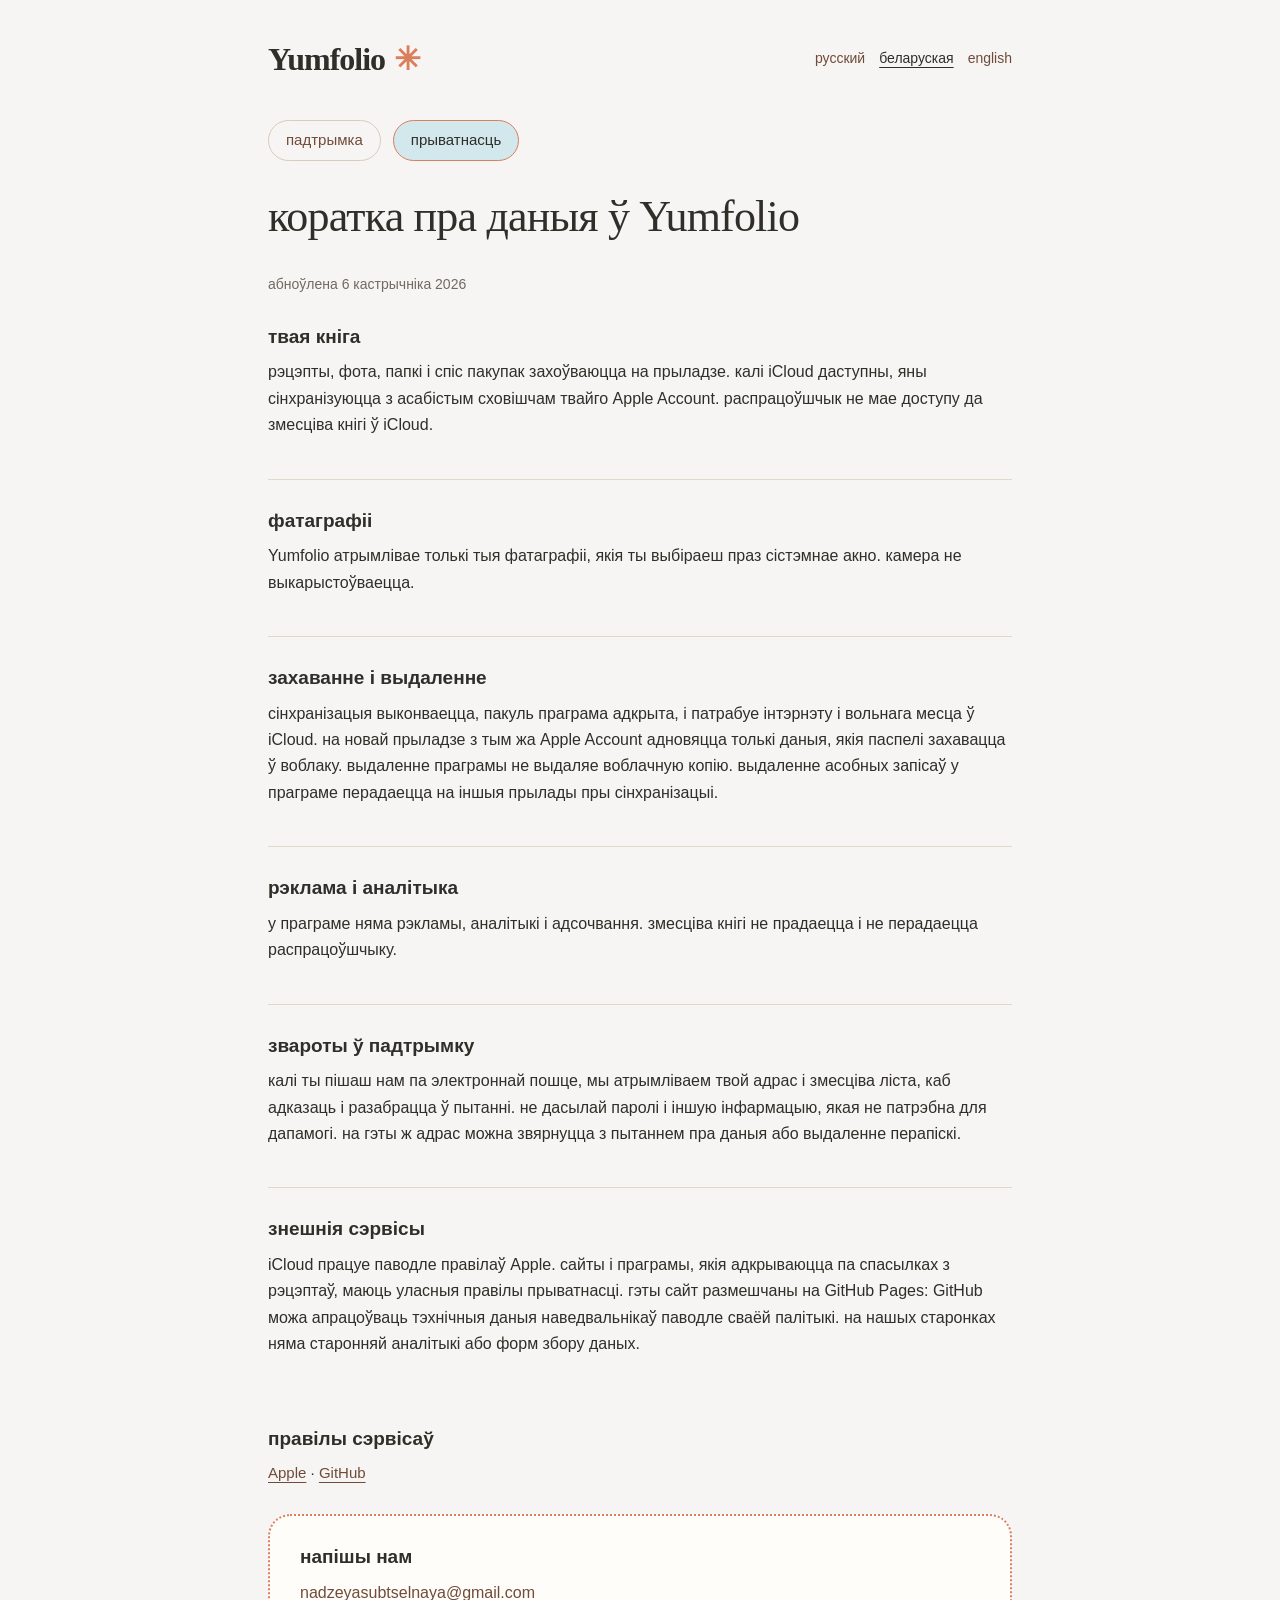
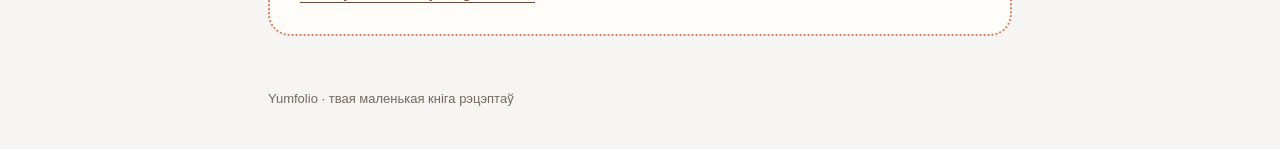
==== privacy-be.html @ 5ff11780 "Add Yumfolio support and privacy pages in three languages" ====
<!doctype html>
<html lang="be">
<head><meta charset="utf-8"><meta name="viewport" content="width=device-width,initial-scale=1"><meta name="description" content="коратка пра даныя ў Yumfolio — Yumfolio"><meta name="color-scheme" content="light"><title>Yumfolio · прыватнасць</title><link rel="stylesheet" href="style.css"></head>
<body><header><a class="brand" href="support-be.html">Yumfolio<span aria-hidden="true">✳</span></a><nav class="languages" aria-label="Language"><a href="privacy.html" lang="ru" hreflang="ru">русский</a><a href="privacy-be.html" lang="be" hreflang="be" aria-current="page">беларуская</a><a href="privacy-en.html" lang="en" hreflang="en">english</a></nav></header>
<main><nav class="tabs" aria-label="Yumfolio"><a href="support-be.html">падтрымка</a><a href="privacy-be.html" aria-current="page">прыватнасць</a></nav><h1>коратка пра даныя ў Yumfolio</h1><p class="date">абноўлена 6 кастрычніка 2026</p><div class="answers"><section><h2>твая кніга</h2><p>рэцэпты, фота, папкі і спіс пакупак захоўваюцца на прыладзе. калі iCloud даступны, яны сінхранізуюцца з асабістым сховішчам твайго Apple Account. распрацоўшчык не мае доступу да змесціва кнігі ў iCloud.</p></section><section><h2>фатаграфіі</h2><p>Yumfolio атрымлівае толькі тыя фатаграфіі, якія ты выбіраеш праз сістэмнае акно. камера не выкарыстоўваецца.</p></section><section><h2>захаванне і выдаленне</h2><p>сінхранізацыя выконваецца, пакуль праграма адкрыта, і патрабуе інтэрнэту і вольнага месца ў iCloud. на новай прыладзе з тым жа Apple Account адновяцца толькі даныя, якія паспелі захавацца ў воблаку. выдаленне праграмы не выдаляе воблачную копію. выдаленне асобных запісаў у праграме перадаецца на іншыя прылады пры сінхранізацыі.</p></section><section><h2>рэклама і аналітыка</h2><p>у праграме няма рэкламы, аналітыкі і адсочвання. змесціва кнігі не прадаецца і не перадаецца распрацоўшчыку.</p></section><section><h2>звароты ў падтрымку</h2><p>калі ты пішаш нам па электроннай пошце, мы атрымліваем твой адрас і змесціва ліста, каб адказаць і разабрацца ў пытанні. не дасылай паролі і іншую інфармацыю, якая не патрэбна для дапамогі. на гэты ж адрас можна звярнуцца з пытаннем пра даныя або выдаленне перапіскі.</p></section><section><h2>знешнія сэрвісы</h2><p>iCloud працуе паводле правілаў Apple. сайты і праграмы, якія адкрываюцца па спасылках з рэцэптаў, маюць уласныя правілы прыватнасці. гэты сайт размешчаны на GitHub Pages: GitHub можа апрацоўваць тэхнічныя даныя наведвальнікаў паводле сваёй палітыкі. на нашых старонках няма старонняй аналітыкі або форм збору даных.</p></section></div><section class="policy-links"><h2>правілы сэрвісаў</h2><a href="https://www.apple.com/legal/privacy/">Apple</a> · <a href="https://docs.github.com/en/site-policy/privacy-policies/github-general-privacy-statement">GitHub</a></section><section class="contact compact"><h2>напішы нам</h2><a class="email" href="mailto:nadzeyasubtselnaya@gmail.com">nadzeyasubtselnaya@gmail.com</a></section></main>
<footer>Yumfolio · твая маленькая кніга рэцэптаў</footer></body></html>
---- style.css ----
*{box-sizing:border-box}html{background:#f7f5f4;color:#302e28;font-family:-apple-system,BlinkMacSystemFont,"Segoe UI",sans-serif;line-height:1.65}body{margin:0}a{color:#704b39;text-underline-offset:4px}a:hover{color:#a14d32}a:focus-visible{outline:3px solid #538ec3;outline-offset:5px}header,main,footer{max-width:800px;margin:auto;padding:0 28px}header{display:flex;align-items:center;justify-content:space-between;gap:20px;padding-top:40px;padding-bottom:30px}.brand{font:bold 32px Georgia,serif;letter-spacing:-1px;color:#302e28;text-decoration:none;white-space:nowrap}.brand span{color:#d97f5c;margin-left:9px}.languages{display:flex;flex-wrap:wrap;gap:6px 14px;font-size:14px}.languages a{text-decoration:none;padding:5px 0}.languages [aria-current]{text-decoration:underline;color:#302e28}main{padding-top:12px}.tabs{display:flex;gap:12px;flex-wrap:wrap}.tabs a{padding:7px 17px;border-radius:25px;text-decoration:none;border:1px solid #d7cbbb;font-size:15px}.tabs [aria-current]{background:#d3e8ec;border-color:#d97f5c;color:#302e28}h1{font:normal clamp(30px,6vw,44px)/1.18 Georgia,serif;letter-spacing:-.8px;max-width:580px;margin:30px 0}h2{font:600 19px/1.35 -apple-system,BlinkMacSystemFont,"Segoe UI",sans-serif;margin:0 0 10px}p{margin:0 0 16px;font-size:16px}.contact{padding:28px 30px;border:2px dotted #d97f5c;border-radius:22px;background:#fffdfa;margin:28px 0 36px}.contact p:last-child{margin-bottom:0}.contact .email{overflow-wrap:anywhere;font-size:16px}.button{display:inline-flex;gap:24px;align-items:center;background:#f4e48b;border-radius:22px;padding:9px 19px;color:#302e28;text-decoration:none;font-size:15px;margin-top:17px}.answers section{margin:28px 0;padding-bottom:24px;border-bottom:1px solid #e1d8cc}.answers section:last-child{border-bottom:0}.date{color:#706a60;font-size:14px}.compact{margin-top:28px}.policy-links{font-size:15px}footer{font-size:13px;color:#706a60;padding-top:16px;padding-bottom:40px}@media(max-width:560px){header{display:block;padding-top:25px}.languages{margin-top:14px}header,main,footer{padding-left:22px;padding-right:22px}.contact{padding:24px 22px}h1{margin:26px 0}.tabs a{font-size:14px}}@media print{header,.tabs,footer{display:none}html{background:white}main{max-width:none}.contact{break-inside:avoid}a{color:inherit}}
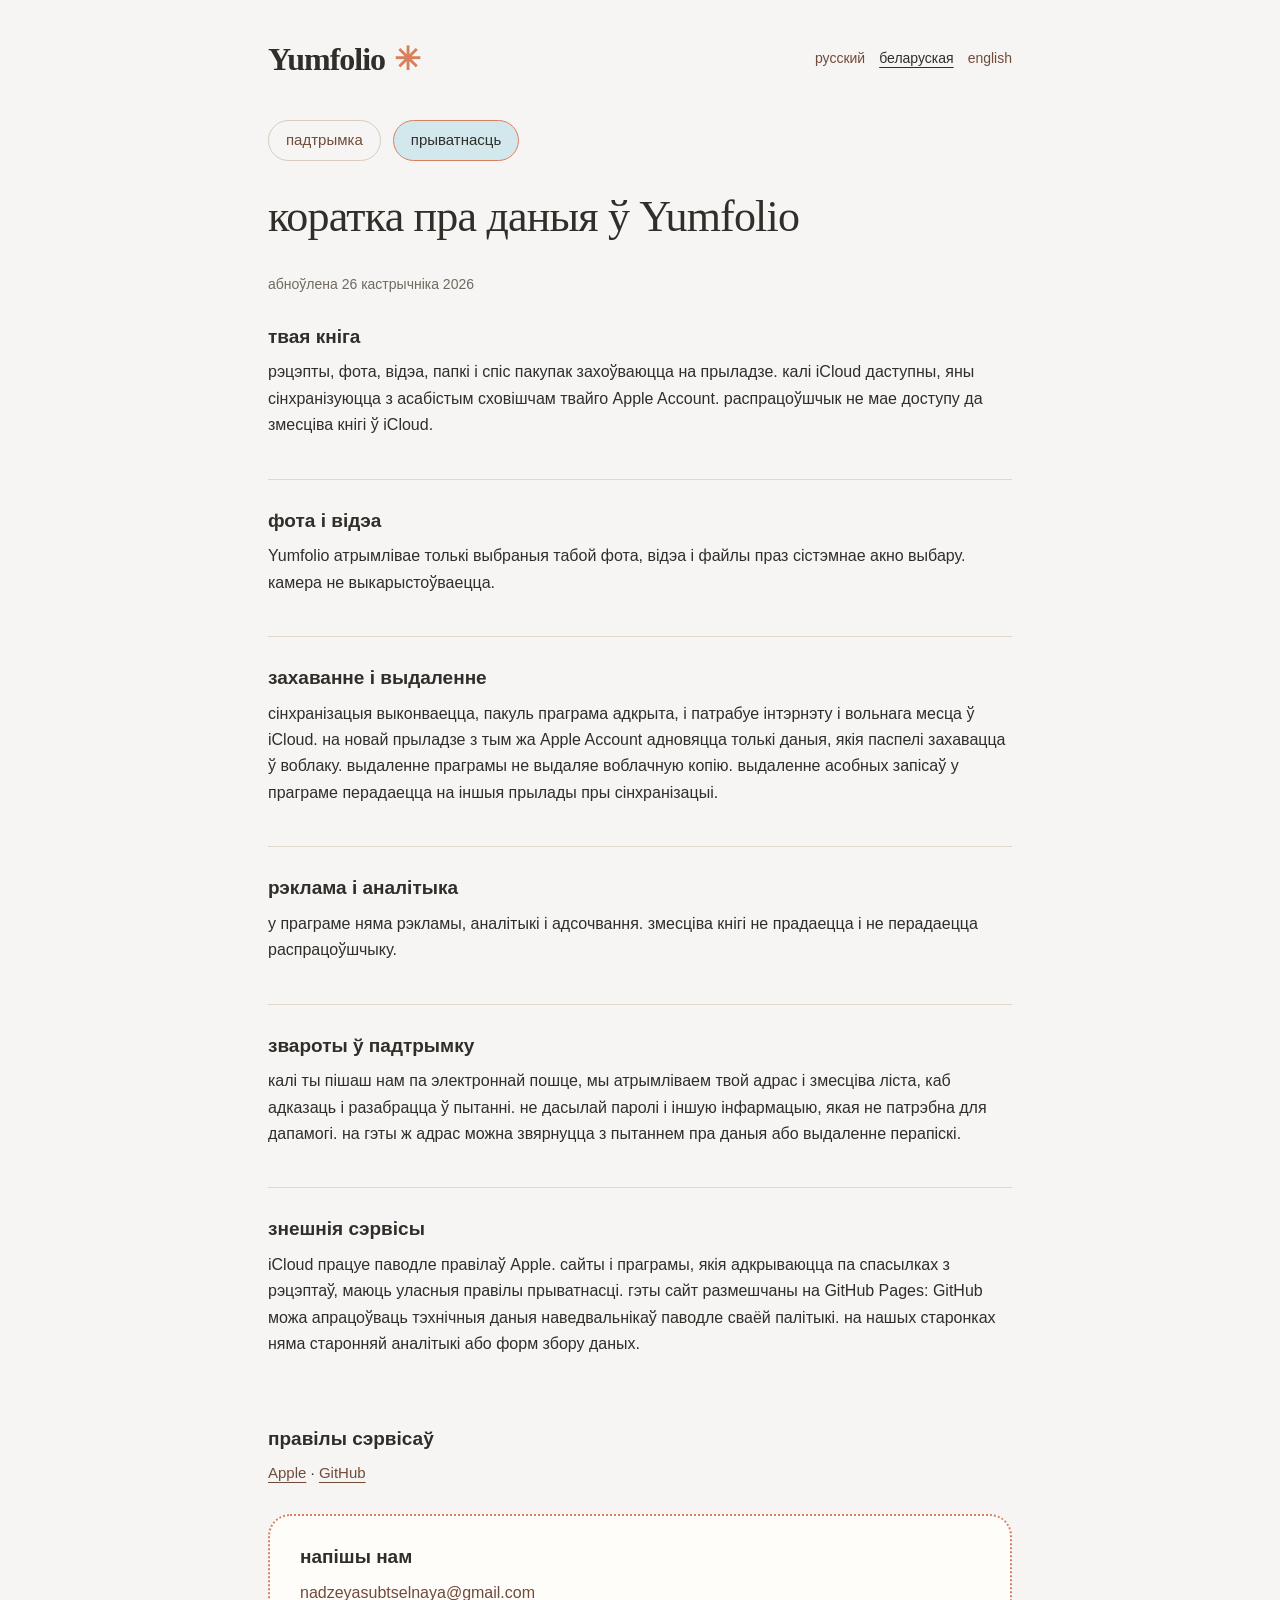
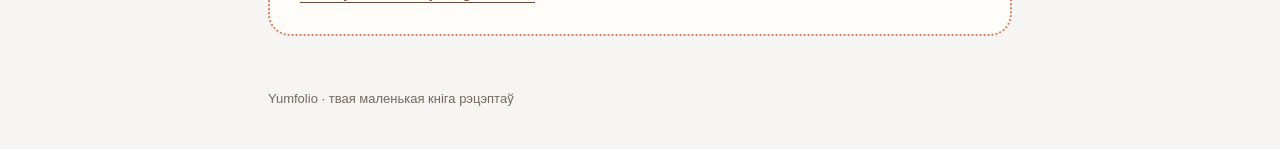
==== commit bcacc4d7: "Update privacy notice for recipe photos and videos Document optional cooking-instruction photos, vid" ====
--- a/privacy-be.html
+++ b/privacy-be.html
@@ -2,5 +2,5 @@
 <html lang="be">
 <head><meta charset="utf-8"><meta name="viewport" content="width=device-width,initial-scale=1"><meta name="description" content="коратка пра даныя ў Yumfolio — Yumfolio"><meta name="color-scheme" content="light"><title>Yumfolio · прыватнасць</title><link rel="stylesheet" href="style.css"></head>
 <body><header><a class="brand" href="support-be.html">Yumfolio<span aria-hidden="true">✳</span></a><nav class="languages" aria-label="Language"><a href="privacy.html" lang="ru" hreflang="ru">русский</a><a href="privacy-be.html" lang="be" hreflang="be" aria-current="page">беларуская</a><a href="privacy-en.html" lang="en" hreflang="en">english</a></nav></header>
-<main><nav class="tabs" aria-label="Yumfolio"><a href="support-be.html">падтрымка</a><a href="privacy-be.html" aria-current="page">прыватнасць</a></nav><h1>коратка пра даныя ў Yumfolio</h1><p class="date">абноўлена 6 кастрычніка 2026</p><div class="answers"><section><h2>твая кніга</h2><p>рэцэпты, фота, папкі і спіс пакупак захоўваюцца на прыладзе. калі iCloud даступны, яны сінхранізуюцца з асабістым сховішчам твайго Apple Account. распрацоўшчык не мае доступу да змесціва кнігі ў iCloud.</p></section><section><h2>фатаграфіі</h2><p>Yumfolio атрымлівае толькі тыя фатаграфіі, якія ты выбіраеш праз сістэмнае акно. камера не выкарыстоўваецца.</p></section><section><h2>захаванне і выдаленне</h2><p>сінхранізацыя выконваецца, пакуль праграма адкрыта, і патрабуе інтэрнэту і вольнага месца ў iCloud. на новай прыладзе з тым жа Apple Account адновяцца толькі даныя, якія паспелі захавацца ў воблаку. выдаленне праграмы не выдаляе воблачную копію. выдаленне асобных запісаў у праграме перадаецца на іншыя прылады пры сінхранізацыі.</p></section><section><h2>рэклама і аналітыка</h2><p>у праграме няма рэкламы, аналітыкі і адсочвання. змесціва кнігі не прадаецца і не перадаецца распрацоўшчыку.</p></section><section><h2>звароты ў падтрымку</h2><p>калі ты пішаш нам па электроннай пошце, мы атрымліваем твой адрас і змесціва ліста, каб адказаць і разабрацца ў пытанні. не дасылай паролі і іншую інфармацыю, якая не патрэбна для дапамогі. на гэты ж адрас можна звярнуцца з пытаннем пра даныя або выдаленне перапіскі.</p></section><section><h2>знешнія сэрвісы</h2><p>iCloud працуе паводле правілаў Apple. сайты і праграмы, якія адкрываюцца па спасылках з рэцэптаў, маюць уласныя правілы прыватнасці. гэты сайт размешчаны на GitHub Pages: GitHub можа апрацоўваць тэхнічныя даныя наведвальнікаў паводле сваёй палітыкі. на нашых старонках няма старонняй аналітыкі або форм збору даных.</p></section></div><section class="policy-links"><h2>правілы сэрвісаў</h2><a href="https://www.apple.com/legal/privacy/">Apple</a> · <a href="https://docs.github.com/en/site-policy/privacy-policies/github-general-privacy-statement">GitHub</a></section><section class="contact compact"><h2>напішы нам</h2><a class="email" href="mailto:nadzeyasubtselnaya@gmail.com">nadzeyasubtselnaya@gmail.com</a></section></main>
+<main><nav class="tabs" aria-label="Yumfolio"><a href="support-be.html">падтрымка</a><a href="privacy-be.html" aria-current="page">прыватнасць</a></nav><h1>коратка пра даныя ў Yumfolio</h1><p class="date">абноўлена 26 кастрычніка 2026</p><div class="answers"><section><h2>твая кніга</h2><p>рэцэпты, фота, відэа, папкі і спіс пакупак захоўваюцца на прыладзе. калі iCloud даступны, яны сінхранізуюцца з асабістым сховішчам твайго Apple Account. распрацоўшчык не мае доступу да змесціва кнігі ў iCloud.</p></section><section><h2>фота і відэа</h2><p>Yumfolio атрымлівае толькі выбраныя табой фота, відэа і файлы праз сістэмнае акно выбару. камера не выкарыстоўваецца.</p></section><section><h2>захаванне і выдаленне</h2><p>сінхранізацыя выконваецца, пакуль праграма адкрыта, і патрабуе інтэрнэту і вольнага месца ў iCloud. на новай прыладзе з тым жа Apple Account адновяцца толькі даныя, якія паспелі захавацца ў воблаку. выдаленне праграмы не выдаляе воблачную копію. выдаленне асобных запісаў у праграме перадаецца на іншыя прылады пры сінхранізацыі.</p></section><section><h2>рэклама і аналітыка</h2><p>у праграме няма рэкламы, аналітыкі і адсочвання. змесціва кнігі не прадаецца і не перадаецца распрацоўшчыку.</p></section><section><h2>звароты ў падтрымку</h2><p>калі ты пішаш нам па электроннай пошце, мы атрымліваем твой адрас і змесціва ліста, каб адказаць і разабрацца ў пытанні. не дасылай паролі і іншую інфармацыю, якая не патрэбна для дапамогі. на гэты ж адрас можна звярнуцца з пытаннем пра даныя або выдаленне перапіскі.</p></section><section><h2>знешнія сэрвісы</h2><p>iCloud працуе паводле правілаў Apple. сайты і праграмы, якія адкрываюцца па спасылках з рэцэптаў, маюць уласныя правілы прыватнасці. гэты сайт размешчаны на GitHub Pages: GitHub можа апрацоўваць тэхнічныя даныя наведвальнікаў паводле сваёй палітыкі. на нашых старонках няма старонняй аналітыкі або форм збору даных.</p></section></div><section class="policy-links"><h2>правілы сэрвісаў</h2><a href="https://www.apple.com/legal/privacy/">Apple</a> · <a href="https://docs.github.com/en/site-policy/privacy-policies/github-general-privacy-statement">GitHub</a></section><section class="contact compact"><h2>напішы нам</h2><a class="email" href="mailto:nadzeyasubtselnaya@gmail.com">nadzeyasubtselnaya@gmail.com</a></section></main>
 <footer>Yumfolio · твая маленькая кніга рэцэптаў</footer></body></html>
